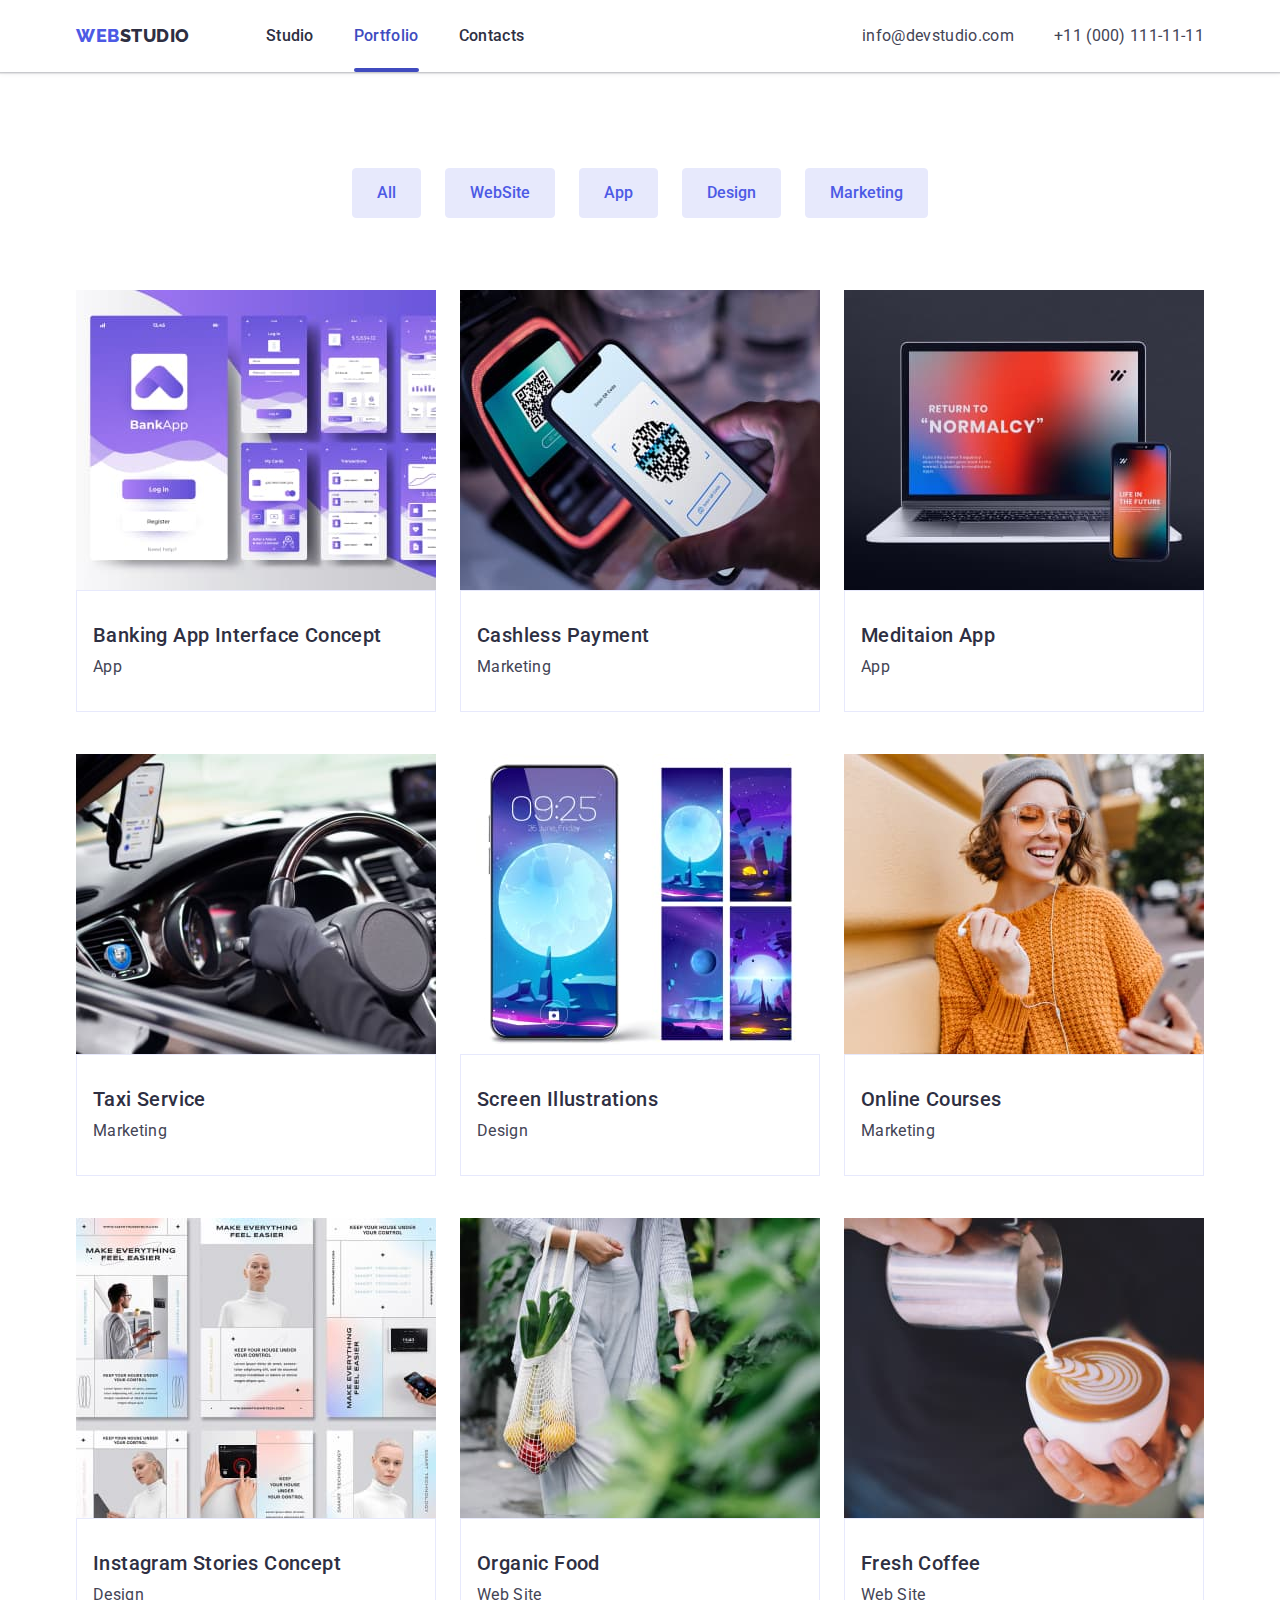
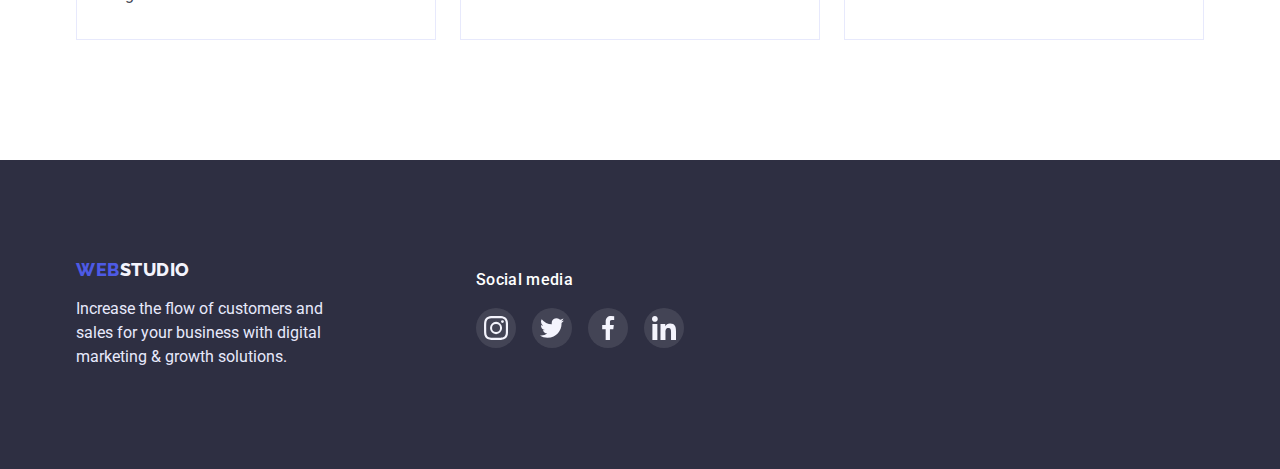
==== portfolio.html @ 77f6a0e4 "add hw5" ====
<!DOCTYPE html>
<html lang="en">
<head>
    <meta charset="UTF-8">
    <meta http-equiv="X-UA-Compatible" content="IE=edge">
    <meta name="viewport" content="width=device-width, initial-scale=1.0">
    <link rel="preconnect" href="https://fonts.googleapis.com"><link rel="preconnect" href="https://fonts.gstatic.com" crossorigin>
    <link href="https://fonts.googleapis.com/css2?family=Raleway:wght@800&family=Roboto:wght@400;500;700&display=swap" rel="stylesheet">
    <link rel="stylesheet" href="./css/modern-normolize.css">
    <link rel="stylesheet" href="./css/styles.css">
    <title>Portfolio</title>
</head>
<body>
    <header class="page-header">
        <div class="container header-container">
            <nav class="navigation">
            <a href="#" class="logo link"><span class="logo-web">web</span>studio</a>
        
            <ul class="navigation-list">
            <li><a href="./index.html" class="navigation-link link">Studio</a></li>
            <li><a href="#" class="navigation-link link current">Portfolio</a></li>
            <li><a href="./contacts.html" class="navigation-link link">Contacts</a></li>
            </ul>
            </nav>
        
            <div class="contact-wrap">
                <ul class="auth-contact">
                    <li><a href="mailto:info@devstudio.com" class="auth-contact link">info@devstudio.com</a></li>
                    <li><a href="tel:+11(000)111-11-11" class="auth-contact link">+11 (000) 111-11-11</a></li>
                </ul>
                </div>
        
        </div>
            </header>

    <main>
        <section class="portfolio-page">
            <div class="container">
        <h1 class="visually-hidden">This is a filters button</h1>
<div class="filter-wrap">
        <ul class="buttons-list">
            <li><button type="button" class="buttons-filter">All</button></li>
            <li><button type="button" class="buttons-filter">WebSite</button></li>
            <li><button type="button" class="buttons-filter">App</button></li>
            <li><button type="button" class="buttons-filter">Design</button></li>
            <li><button type="button" class="buttons-filter">Marketing</button></li>
        </ul>
        </div>
        <ul class="portfolio-list">
            <li class="portfolio-item">
                
            <div class="portfolio-overlay">
                <img class="portfolio-picture" src="images/imgPortfolio1.jpg" width="360" height="" alt="Banking App Interface Concept">
            <p class="overlay">14 Stylish and User-Friendly App Design Concepts · Task Manager App · Calorie Tracker App · Exotic Fruit Ecommerce App · Cloud Storage App</p>    
            </div>
        
            <div class="portfolio-wrap">
                <h2 class="portfolio-title title-name">Banking App Interface Concept</h2>
                <p class="portfolio-action text">App</p>
            </div>
            </li>

            <li class="portfolio-item">
                <div class="portfolio-overlay">
                    <img class="portfolio-picture" src="images/imgPortfolio2.jpg" width="360" height="" alt="Cashless Payment">
                <p class="overlay">14 Stylish and User-Friendly App Design Concepts · Task Manager App · Calorie Tracker App · Exotic Fruit Ecommerce App · Cloud Storage App</p>    
                </div>
                
            <div class="portfolio-wrap">
                <h2 class="portfolio-title title-name">Cashless Payment</h2>
                <p class="portfolio-action text">Marketing</p>
            </div>
            </li>

            <li class="portfolio-item">
                <div class="portfolio-overlay">
                    <img class="portfolio-picture" src="images/imgPortfolio3.jpg" width="360" height="" alt="Meditaion App">
                <p class="overlay">14 Stylish and User-Friendly App Design Concepts · Task Manager App · Calorie Tracker App · Exotic Fruit Ecommerce App · Cloud Storage App</p>    
                </div>
                
            <div class="portfolio-wrap">
                <h2 class="portfolio-title title-name">Meditaion App</h2>
                <p class="portfolio-action text">App</p
                </div>
            </li>

            <li class="portfolio-item">
                <div class="portfolio-overlay">
                    <img class="portfolio-picture" src="images/imgPortfolio4.jpg" width="360" height="" alt="Taxi Service">
                <p class="overlay">14 Stylish and User-Friendly App Design Concepts · Task Manager App · Calorie Tracker App · Exotic Fruit Ecommerce App · Cloud Storage App</p>    
                </div>
                
            <div class="portfolio-wrap">
                <h2 class="portfolio-title title-name">Taxi Service</h2>
                <p class="portfolio-action text">Marketing</p>
            </div>
            </li>

            <li class="portfolio-item">
                <div class="portfolio-overlay">
                    <img class="portfolio-picture" src="images/imgPortfolio5.jpg" width="360" height="" alt="Screen Illustrations">
                <p class="overlay">14 Stylish and User-Friendly App Design Concepts · Task Manager App · Calorie Tracker App · Exotic Fruit Ecommerce App · Cloud Storage App</p>    
                </div>
                
            <div class="portfolio-wrap">
                <h2 class="portfolio-title title-name">Screen Illustrations</h2>
                <p class="portfolio-action text">Design</p>
            </div>
            </li>

            <li class="portfolio-item">
                <div class="portfolio-overlay">
                    <img class="portfolio-picture" src="images/imgPortfolio6.jpg" width="360" height="" alt="Online Courses">
                <p class="overlay">14 Stylish and User-Friendly App Design Concepts · Task Manager App · Calorie Tracker App · Exotic Fruit Ecommerce App · Cloud Storage App</p>    
                </div>
                
            <div class="portfolio-wrap">
                <h2 class="portfolio-title title-name">Online Courses</h2>
                <p class="portfolio-action text">Marketing</p>
            </div>
            </li>

            <li class="portfolio-item">
                <div class="portfolio-overlay">
                    <img class="portfolio-picture" src="images/imgPortfolio7.jpg" width="360" height="" alt="Instagram Stories Concept">
                <p class="overlay">14 Stylish and User-Friendly App Design Concepts · Task Manager App · Calorie Tracker App · Exotic Fruit Ecommerce App · Cloud Storage App</p>    
                </div>
                
            <div class="portfolio-wrap">
                <h2 class="portfolio-title title-name">Instagram Stories Concept</h2>
                <p class="portfolio-action text">Design</p>
            </div>
            </li>

            <li class="portfolio-item">
                <div class="portfolio-overlay">
                    <img class="portfolio-picture" src="images/imgPortfolio8.jpg" width="360" height="" alt="Organic Food">
                <p class="overlay">14 Stylish and User-Friendly App Design Concepts · Task Manager App · Calorie Tracker App · Exotic Fruit Ecommerce App · Cloud Storage App</p>    
                </div>
                
            <div class="portfolio-wrap">
                <h2 class="portfolio-title title-name">Organic Food</h2>
                <p class="portfolio-action text">Web Site</p>
            </div>
            </li>

            <li class="portfolio-item">
                <div class="portfolio-overlay">
                    <img class="portfolio-picture" src="images/imgPortfolio9.jpg" width="360" height="" alt="Fresh Coffee">
                <p class="overlay">14 Stylish and User-Friendly App Design Concepts · Task Manager App · Calorie Tracker App · Exotic Fruit Ecommerce App · Cloud Storage App</p>    
                </div>
                
            <div class="portfolio-wrap">
                <h2 class="portfolio-title title-name">Fresh Coffee</h2>
                <p class="portfolio-action text">Web Site</p>
            </div>
            </li>
        </ul>
    </div>
        </div>
      </section>
    </main>

<footer class="footer">
        <div class="container footer-box">
            <div class="logotype">
        <a href="#" class="footer-logo logo link"><span class="footer-web">WEB</span>STUDIO</a>
        <p class="footer-text">Increase the flow of customers and sales for your business with digital marketing & growth solutions.</p>
    </div>
    <div class="social">
        <h3 class="media">Social media</h3>
    <ul class="media-list">
        <li class="media-item"><a href="#" class="media-link"><svg class="footer-icon" width="24" height="24"><use href="./images/icons.svg#icon-instagram"></use></svg></a>
        </li>   
        <li class="media-item"><a href="#" class="media-link"><svg class="footer-icon" width="24" height="24"><use href="./images/icons.svg#icon-twitter"></use></svg></a>
        </li> 
        <li class="media-item"><a href="#" class="media-link"><svg class="footer-icon" width="24" height="24"><use href="./images/icons.svg#icon-facebook"></use></svg></a>
        </li> 
        <li class="media-item"><a href="#" class="media-link"><svg class="footer-icon" width="24" height="24"><use href="./images/icons.svg#icon-linkedin"></use></svg></a>
        </li> 
       </ul>
</div>
</div>
    
</footer>

    
</body>
</html>
---- css/modern-normolize.css ----
/**
 * Minified by jsDelivr using clean-css v4.2.3.
 * Original file: /npm/modern-normalize@1.1.0/modern-normalize.css
 *
 * Do NOT use SRI with dynamically generated files! More information: https://www.jsdelivr.com/using-sri-with-dynamic-files
 */
/*! modern-normalize v1.1.0 | MIT License | https://github.com/sindresorhus/modern-normalize */
*,::after,::before{box-sizing:border-box}html{-moz-tab-size:4;tab-size:4}html{line-height:1.15;-webkit-text-size-adjust:100%}body{margin:0}body{font-family:system-ui,-apple-system,'Segoe UI',Roboto,Helvetica,Arial,sans-serif,'Apple Color Emoji','Segoe UI Emoji'}hr{height:0;color:inherit}abbr[title]{text-decoration:underline dotted}b,strong{font-weight:bolder}code,kbd,pre,samp{font-family:ui-monospace,SFMono-Regular,Consolas,'Liberation Mono',Menlo,monospace;font-size:1em}small{font-size:80%}sub,sup{font-size:75%;line-height:0;position:relative;vertical-align:baseline}sub{bottom:-.25em}sup{top:-.5em}table{text-indent:0;border-color:inherit}button,input,optgroup,select,textarea{font-family:inherit;font-size:100%;line-height:1.15;margin:0}button,select{text-transform:none}[type=button],[type=reset],[type=submit],button{-webkit-appearance:button}::-moz-focus-inner{border-style:none;padding:0}:-moz-focusring{outline:1px dotted ButtonText}:-moz-ui-invalid{box-shadow:none}legend{padding:0}progress{vertical-align:baseline}::-webkit-inner-spin-button,::-webkit-outer-spin-button{height:auto}[type=search]{-webkit-appearance:textfield;outline-offset:-2px}::-webkit-search-decoration{-webkit-appearance:none}::-webkit-file-upload-button{-webkit-appearance:button;font:inherit}summary{display:list-item}
/*# sourceMappingURL=/sm/b8ae781793ee4eb86edef3f2a2ac43a5575d063ed8cd287d7553f9f1b2776616.map */
  
  /**
   * Remove the gray background on active links in IE 10.
   */
  
  a {
    background-color: transparent;
  }
  
  /**
   * 1. Remove the bottom border in Chrome 57-
   * 2. Add the correct text decoration in Chrome, Edge, IE, Opera, and Safari.
   */
  
  abbr[title] {
    border-bottom: none; /* 1 */
    text-decoration: underline; /* 2 */
    text-decoration: underline dotted; /* 2 */
  }
  
  /**
   * Add the correct font weight in Chrome, Edge, and Safari.
   */
  
  b,
  strong {
    font-weight: bolder;
  }
  
  /**
   * 1. Correct the inheritance and scaling of font size in all browsers.
   * 2. Correct the odd `em` font sizing in all browsers.
   */
  
  code,
  kbd,
  samp {
    font-family: monospace, monospace; /* 1 */
    font-size: 1em; /* 2 */
  }
  
  /**
   * Add the correct font size in all browsers.
   */
  
  small {
    font-size: 80%;
  }
  
  /**
   * Prevent `sub` and `sup` elements from affecting the line height in
   * all browsers.
   */
  
  sub,
  sup {
    font-size: 75%;
    line-height: 0;
    position: relative;
    vertical-align: baseline;
  }
  
  sub {
    bottom: -0.25em;
  }
  
  sup {
    top: -0.5em;
  }
  
  /* Embedded content
     ========================================================================== */
  
  /**
   * Remove the border on images inside links in IE 10.
   */
  
  img {
    border-style: none;
  }
  
  /* Forms
     ========================================================================== */
  
  /**
   * 1. Change the font styles in all browsers.
   * 2. Remove the margin in Firefox and Safari.
   */
  
  button,
  input,
  optgroup,
  select,
  textarea {
    font-family: inherit; /* 1 */
    font-size: 100%; /* 1 */
    line-height: 1.15; /* 1 */
    margin: 0; /* 2 */
  }
  
  /**
   * Show the overflow in IE.
   * 1. Show the overflow in Edge.
   */
  
  button,
  input { /* 1 */
    overflow: visible;
  }
  
  /**
   * Remove the inheritance of text transform in Edge, Firefox, and IE.
   * 1. Remove the inheritance of text transform in Firefox.
   */
  
  button,
  select { /* 1 */
    text-transform: none;
  }
  
  /**
   * Correct the inability to style clickable types in iOS and Safari.
   */
  
  button,
  [type="button"],
  [type="reset"],
  [type="submit"] {
    -webkit-appearance: button;
  }
  
  /**
   * Remove the inner border and padding in Firefox.
   */
  
  button::-moz-focus-inner,
  [type="button"]::-moz-focus-inner,
  [type="reset"]::-moz-focus-inner,
  [type="submit"]::-moz-focus-inner {
    border-style: none;
    padding: 0;
  }
  
  /**
   * Restore the focus styles unset by the previous rule.
   */
  
  button:-moz-focusring,
  [type="button"]:-moz-focusring,
  [type="reset"]:-moz-focusring,
  [type="submit"]:-moz-focusring {
    outline: 1px dotted ButtonText;
  }
  
  /**
   * Correct the padding in Firefox.
   */
  
  fieldset {
    padding: 0.35em 0.75em 0.625em;
  }
  
  /**
   * 1. Correct the text wrapping in Edge and IE.
   * 2. Correct the color inheritance from `fieldset` elements in IE.
   * 3. Remove the padding so developers are not caught out when they zero out
   *    `fieldset` elements in all browsers.
   */
  
  legend {
    box-sizing: border-box; /* 1 */
    color: inherit; /* 2 */
    display: table; /* 1 */
    max-width: 100%; /* 1 */
    padding: 0; /* 3 */
    white-space: normal; /* 1 */
  }
  
  /**
   * Add the correct vertical alignment in Chrome, Firefox, and Opera.
   */
  
  progress {
    vertical-align: baseline;
  }
  
  /**
   * Remove the default vertical scrollbar in IE 10+.
   */
  
  textarea {
    overflow: auto;
  }
  
  /**
   * 1. Add the correct box sizing in IE 10.
   * 2. Remove the padding in IE 10.
   */
  
  [type="checkbox"],
  [type="radio"] {
    box-sizing: border-box; /* 1 */
    padding: 0; /* 2 */
  }
  
  /**
   * Correct the cursor style of increment and decrement buttons in Chrome.
   */
  
  [type="number"]::-webkit-inner-spin-button,
  [type="number"]::-webkit-outer-spin-button {
    height: auto;
  }
  
  /**
   * 1. Correct the odd appearance in Chrome and Safari.
   * 2. Correct the outline style in Safari.
   */
  
  [type="search"] {
    -webkit-appearance: textfield; /* 1 */
    outline-offset: -2px; /* 2 */
  }
  
  /**
   * Remove the inner padding in Chrome and Safari on macOS.
   */
  
  [type="search"]::-webkit-search-decoration {
    -webkit-appearance: none;
  }
  
  /**
   * 1. Correct the inability to style clickable types in iOS and Safari.
   * 2. Change font properties to `inherit` in Safari.
   */
  
  ::-webkit-file-upload-button {
    -webkit-appearance: button; /* 1 */
    font: inherit; /* 2 */
  }
  
  /* Interactive
     ========================================================================== */
  
  /*
   * Add the correct display in Edge, IE 10+, and Firefox.
   */
  
  details {
    display: block;
  }
  
  /*
   * Add the correct display in all browsers.
   */
  
  summary {
    display: list-item;
  }
  
  /* Misc
     ========================================================================== */
  
  /**
   * Add the correct display in IE 10+.
   */
  
  template {
    display: none;
  }
  
  /**
   * Add the correct display in IE 10.
   */
  
  [hidden] {
    display: none;
  }
---- css/styles.css ----
:root {
    --primary-title-color: #2E2F42;
    --second-title-color: #FFFFFF;
    --accent-color: #4D5AE5;
    --primary-background-color: #F4F4FD;
    --primary-btn-color: #E7E9FC;
    --ocean-color: #404BBF;
}

body {
    font-family: 'Roboto', sans-serif;
    font-style: normal;
    color: #434455;
    }

.visually-hidden {
    position: absolute;
    width: 1px;
    height: 1px;
    margin: -1px;
    border: 0;
    padding: 0;
    
    white-space: nowrap;
    clip-path: inset(100%);
    clip: rect(0 0 0 0);
    overflow: hidden;
    outline: 0;
    outline-offset: 0;
  }
ul {
    list-style: none;
    padding: 0;
    margin: 0;
}
h1, h2, h3 {
    padding: 0;
    margin: 0;
}
p {
    padding: 0;
    margin: 0;
}

.link {
    text-decoration: none;
}
.container {
    width: 1158px;
    padding-left: 15px;
    padding-right: 15px;
    margin: 0 auto;
    /* outline: 1px solid tomato; */
}

/*--HEADER--*/
.page-header {
box-shadow: 0px 2px 1px rgba(46, 47, 66, 0.08), 0px 1px 1px rgba(46, 47, 66, 0.16), 0px 1px 6px rgba(46, 47, 66, 0.08);
}
.logo, .logo-web,  .footer-web {
    display: flex;
    align-items: center;
    
    font-family: 'Raleway', sans-serif;
    font-weight: 800;
    font-size: 18px;
    line-height: 1.33;
    letter-spacing: 0.03em;
    text-transform: uppercase;
    }
     
 .logo {
    color: #2E2F42;
    margin-right: 76px;
 }
 
 .logo-web, .footer-web{
    color: var(--accent-color)
 }

 /*--NAVIGATION--*/
 .navigation {
    display: flex;
    align-items: center;
    margin-right: auto;
   }
.navigation-list {
display: flex;
gap: 40px;
}

.navigation-link {
position: relative;
display: block;
padding-top: 24px;
padding-bottom: 24px;

color: var(--primary-title-color);
font-weight: 500;
font-size: 16px;
line-height: 1.5;
letter-spacing: 0.02em;
}

.navigation-link:hover, .auth-contact:hover,
.navigation-link:focus, .auth-contact:focus {
color: var(--ocean-color);
transition: 250ms cubic-bezier(0.4, 0, 0.2, 1);
}
.navigation-link.current {
color: var(--ocean-color);
}
.navigation-link.current::after {
position: absolute;
left: 0;
bottom: 0;
content: "";
display: block;

background: var(--ocean-color);
border-radius: 2px;
width: 100%;
height: 4px;
}

.header-container {
    display: flex;
    align-items: center;
}

/*--AUTORIZATION--*/

.auth-contact {
display: flex;
gap: 40px;

color: #434455;

font-size: 16px;
line-height: 1.5;
letter-spacing: 0.02em;
}

.contact-wrap {
    display: flex;
}

/* --MAIN-- */

.hero {
background: #2E2F42;

padding-top: 192px;
padding-bottom: 192px;
text-align: center;


background-image: linear-gradient(rgba(46, 47, 66, 0.7), rgba(46, 47, 66, 0.7)),
url(../images/people-office.jpg);
width: 1440px;
height: 600px;
margin-right: auto;
margin-left: auto;
background-size: cover;
background-position: center;
background-repeat: no-repeat;
}

.hero-title {
color: var(--second-title-color);

font-weight: 700;
font-size: 56px;
line-height: 1.07;
text-align: center;
letter-spacing: 0.02em;
}
.backdrop {
    position: fixed;
    top: 0;
    left: 0;
    width: 100%;
    height: 100%;
    background: rgba(46, 47, 66, 0.4);
    transition: opacity 300ms linear, visibility 300ms linear;
}

.backdrop.is-hidden {
    visibility: hidden;
    opacity: 0;
    pointer-events: none;
}

.modal {
position: absolute;
top: 50%;
left: 50%;
transform: translate(-50%, -50%) scale(1) rotate(0);

transition: 250ms cubic-bezier(0.4, 0, 0.2, 1);

width: 408px;
min-height: 576px;

background: #FCFCFC;
box-shadow: 0px 1px 1px rgba(0, 0, 0, 0.14), 0px 1px 3px rgba(0, 0, 0, 0.12), 0px 2px 1px rgba(0, 0, 0, 0.2);
border-radius: 4px;
}
.backdrop.is-hidden .modal {
    transform: translate(-50%, -50%) scale(0) rotate(130deg);
   }

.button-close {
position: absolute;
top: 32px;
right: 25px;
  
  display: block;
  width: 24px;
  height: 24px;
  padding: 0;
  border: 0;
  border-radius: 50%;
}

.close-link {
    display: flex;
    justify-content: center;
    align-items: center;
    
    background-color: var(--primary-btn-color); 
    
    width: 24px;
    height: 24px; 
    border-radius: 50%; 
    transition: 250ms cubic-bezier(0.4, 0, 0.2, 1);
    }
    
    .close-link:hover,
    .close-link:focus {
    fill: #FFFFFF;   
    background: var(--ocean-color);

    }
       
.hero-button {
font-family: inherit;
font-weight: 500;
font-size: 16px;
line-height: 1.18;

letter-spacing: 0.04em;color: #FFFFFF;
background: var(--accent-color);

padding: 16px 32px;
margin-top: 48px;
border-radius: 4px;
cursor: pointer;
transition: 250ms cubic-bezier(0.4, 0, 0.2, 1);
}

.hero-button:hover, 
.hero-button:focus {
background: var(--ocean-color);
box-shadow: 0px 4px 4px rgba(0, 0, 0, 0.15);
}

/* --FEATURES-- */

.features {
padding-top: 120px;
padding-bottom: 120px;
}
.features-list {
display: flex;
gap : 24px;
}
.features-wrap {
display: flex;
justify-content: center;
align-items: center;

width: 264px;
height: 112px;
background: #F4F4FD;
border-radius: 4px;
margin-bottom: 8px;
}

.features-items {
width: calc((100% - 72px) / 4);   
}

.features-text {
margin-top: 8px;
}

.title-name {
color: var(--primary-title-color);

font-weight: 500;
font-size: 20px;
line-height: 1.2;
letter-spacing: 0.02em;
}

.text {
font-size: 16px;
line-height: 1.5;
letter-spacing: 0.02em;
}
    
.title {
color: var(--primary-title-color);

font-weight: 700;
font-size: 36px;
line-height: 1.11;
letter-spacing: 0.02em;
text-align: center;
}

.works-list  {
display: flex;
column-gap : 24px;
padding-top: 72px;
padding-bottom: 120px;
}

.works-item {
background-blend-mode: soft-light, normal;
width: calc((100% - 48px) / 3);
}

.team {
background-color: var(--primary-background-color);

padding-top: 120px;
padding-bottom: 120px;
}

.team-list {
display: flex;
column-gap : 24px;
padding-top: 72px;
}

.team-item {
background: #FFFFFF;
box-shadow: 0px 1px 6px rgba(46, 47, 66, 0.08), 0px 1px 1px rgba(46, 47, 66, 0.16), 0px 2px 1px rgba(46, 47, 66, 0.08);
border-radius: 0px 0px 4px 4px;
width: calc((100% - 72px) / 4);
}

.social {
display: flex;

margin-top: 8px;
padding-left: 16px;
}
.social-list {
display: flex;
gap: 24px;
}

.social-link {
display: flex;
justify-content: center;
align-items: center;

background-color: var(--accent-color); 

width: 40px;
height: 40px; 
border-radius: 50%; 
transition: 250ms cubic-bezier(0.4, 0, 0.2, 1);
}

.social-link:hover,
.social-link:focus {
    background: var(--ocean-color);
   }
.team-wrap {
    padding: 32px 0px;
    text-align: center;
   }

.team-photo {
    display: block;
}

.team-text {
margin-top: 8px; 
}

.customers-wrap {
display: block;
padding-top: 130px;
padding-bottom: 120px;
}

.customers-title {
text-transform: capitalize;
}

.customers-list {
display: flex;
gap: 24px; 
margin-top: 72px;
}

.customers-link {
display: flex;
justify-content: center;
align-items: center;

fill: #8E8F99;
width: 168px;
height: 88px;
border: 1px solid #8E8F99;
border-radius: 4px;
transition: 250ms cubic-bezier(0.4, 0, 0.2, 1);
}

.customers-link:hover,
.customers-link:focus {
fill: var(--ocean-color);
border-color: var(--ocean-color);

    }

/* --PORTFOLIO BUTTONS-- */
.portfolio-page {
    padding-top: 96px;
    padding-bottom: 120px;
}

.buttons-list {
    display: flex;
    flex-direction: row;
    justify-content: center;
    align-items: center;
    gap: 24px;
}

.buttons-filter:hover, 
.buttons-filter:focus {
background: var(--accent-color);
color: #FFFFFF;
box-shadow: 0px 3px 1px rgba(0, 0, 0, 0.1), 0px 2px 1px rgba(0, 0, 0, 0.08), 0px 2px 2px rgba(0, 0, 0, 0.12);

}

.buttons-filter {
background: var(--primary-btn-color);
color: var(--accent-color);

font-family: inherit;
font-weight: 500;
font-size: 16px;
line-height: 1.5;

border: 1px solid #E7E9FC;
padding: 12px 24px;
border-radius: 4px;
cursor: pointer;
transition: 250ms cubic-bezier(0.4, 0, 0.2, 1);
}

/* --PORTFOLIO WORKS */

.portfolio-list {
display: flex;
flex-wrap: wrap; 
row-gap: 42px;
column-gap : 24px;
padding-top: 72px;
}
.portfolio-overlay {
 position: relative; 
 overflow: hidden;
 }
.overlay {
position: absolute;
top: 0;
width: 100%;
height: 100%;

font-size: 16px;
line-height: 1.5;
letter-spacing: 0.02em;
color: #F4F4FD;
padding-top: 40px;
padding-left: 32px;
padding-bottom: 40px;
padding-right: 32px;
overflow: auto;

background: #4D5AE5;
background-blend-mode: soft-light;
mix-blend-mode: normal;
transform: translateY(100%);
transition: 250ms cubic-bezier(0.4, 0, 0.2, 1);
}
.portfolio-item:hover .overlay,
.portfolio-item:focus .overlay {
transform: translate(0);
}

.portfolio-item:hover,
.portfolio-item:focus {
box-shadow: 0px 1px 6px rgba(46, 47, 66, 0.08), 0px 1px 1px rgba(46, 47, 66, 0.16), 0px 2px 1px rgba(46, 47, 66, 0.08);
}

.portfolio-wrap {
background: #FFFFFF;
border: 1px solid #E7E9FC;
padding: 32px 16px;
}

.portfolio-item {
width: calc((100% - 48px) / 3);  
transition: 250ms cubic-bezier(0.4, 0, 0.2, 1);
}
.portfolio-picture {
display: block;
}
.portfolio-action {
margin-top: 8px;
}



/* --FOOTER-- */
.footer {
    background: #2E2F42;
    padding-top: 100px;
    padding-bottom: 100px;
}
    .footer-web {
       line-height: 1.16;
    }
    .footer-logo {
    line-height: 1.16;
    color: #F4F4FD;
    }
    .footer-text {
    color: #E7E9FC;
    margin-top: 16px;
    line-height: 1.5;
    width: 264px;
    height: 72px;
}
.footer-box {
    display: flex;
    justify-content: start;
    gap: 120px;
}
    
.social {
display: flex;
flex-direction: column;
}

.media {
font-weight: 500;
font-size: 16px;
line-height: 1.5;
letter-spacing: 0.02em;
color: #FFFFFF;
margin-bottom: 16px;
    }
.media-list {
display: flex;
gap: 16px;
  }

 .media-link {
display: flex;
justify-content: center;
align-items: center;

background: rgba(255, 255, 255, 0.1);
width: 40px;
height: 40px;
border-radius: 50%;
transition: 250ms cubic-bezier(0.4, 0, 0.2, 1);
    }
   
    .media-link:hover,
    .media-link:focus {
        background: #31D0AA;
        
    }
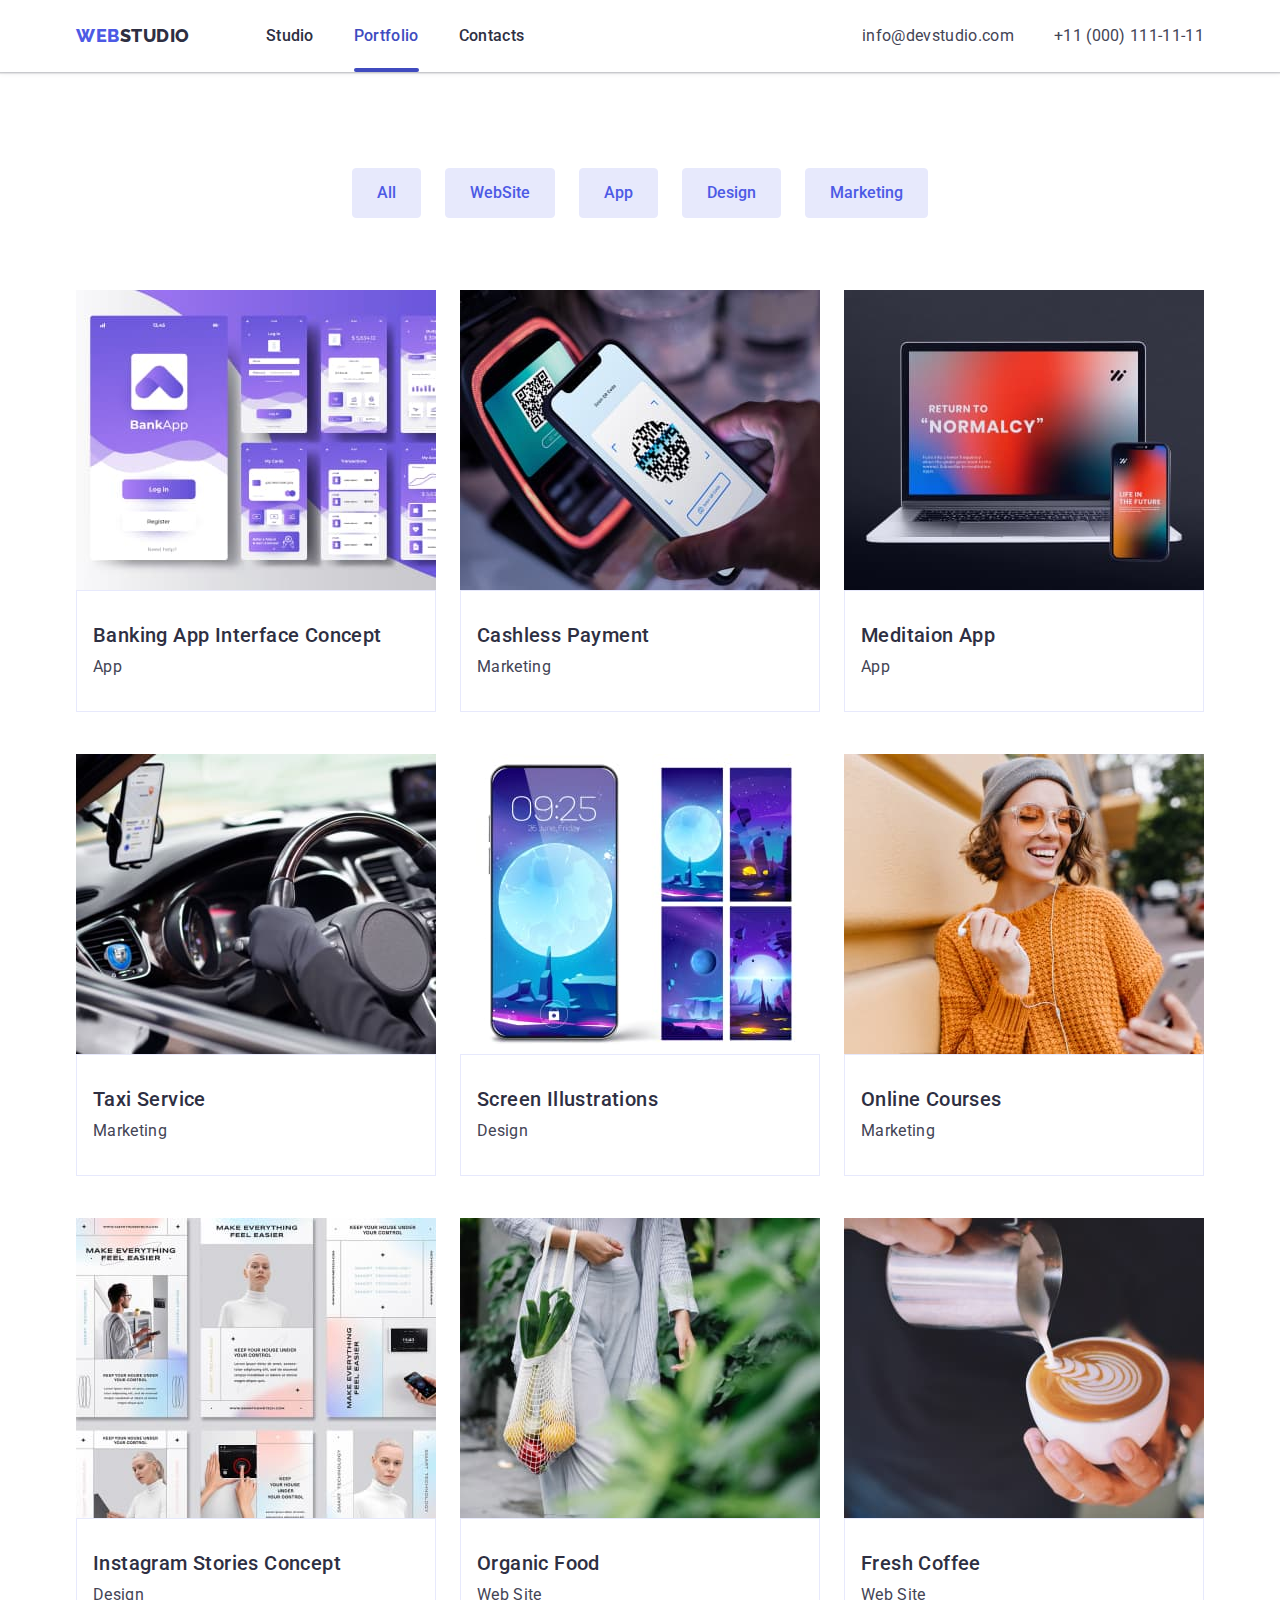
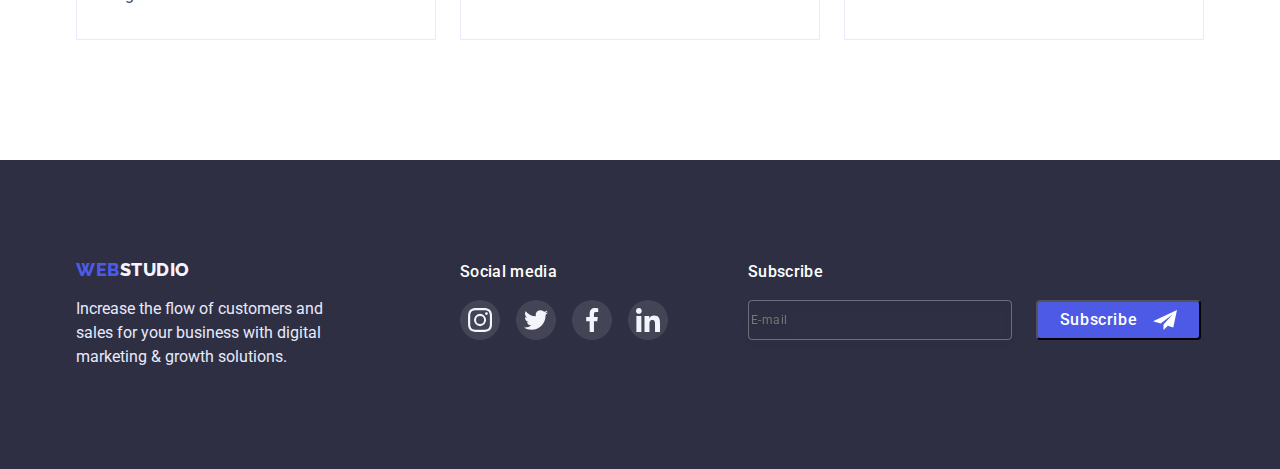
==== commit aca8c276: "hw-06" ====
--- a/portfolio.html
+++ b/portfolio.html
@@ -164,22 +164,32 @@
 <footer class="footer">
         <div class="container footer-box">
             <div class="logotype">
-        <a href="#" class="footer-logo logo link"><span class="footer-web">WEB</span>STUDIO</a>
-        <p class="footer-text">Increase the flow of customers and sales for your business with digital marketing & growth solutions.</p>
-    </div>
-    <div class="social">
-        <h3 class="media">Social media</h3>
-    <ul class="media-list">
-        <li class="media-item"><a href="#" class="media-link"><svg class="footer-icon" width="24" height="24"><use href="./images/icons.svg#icon-instagram"></use></svg></a>
-        </li>   
-        <li class="media-item"><a href="#" class="media-link"><svg class="footer-icon" width="24" height="24"><use href="./images/icons.svg#icon-twitter"></use></svg></a>
-        </li> 
-        <li class="media-item"><a href="#" class="media-link"><svg class="footer-icon" width="24" height="24"><use href="./images/icons.svg#icon-facebook"></use></svg></a>
-        </li> 
-        <li class="media-item"><a href="#" class="media-link"><svg class="footer-icon" width="24" height="24"><use href="./images/icons.svg#icon-linkedin"></use></svg></a>
-        </li> 
-       </ul>
+                <a href="#" class="footer-logo logo link"><span class="footer-web">WEB</span>STUDIO</a>
+                <p class="footer-text">Increase the flow of customers and sales for your business with digital marketing & growth solutions.</p>
+            </div>
+            <div class="social-footer">
+                <h3 class="media">Social media</h3>
+            <ul class="media-list">
+                <li class="media-item"><a href="#" class="media-link"><svg class="footer-icon" width="24" height="24"><use href="./images/icons.svg#icon-instagram"></use></svg></a>
+                </li>   
+                <li class="media-item"><a href="#" class="media-link"><svg class="footer-icon" width="24" height="24"><use href="./images/icons.svg#icon-twitter"></use></svg></a>
+                </li> 
+                <li class="media-item"><a href="#" class="media-link"><svg class="footer-icon" width="24" height="24"><use href="./images/icons.svg#icon-facebook"></use></svg></a>
+                </li> 
+                <li class="media-item"><a href="#" class="media-link"><svg class="footer-icon" width="24" height="24"><use href="./images/icons.svg#icon-linkedin"></use></svg></a>
+                </li> 
+               </ul>
+            </div>
+            <div class="subscribe">
+                <p class="subscribe-text">Subscribe</p>
+            <form class="footer-form">
+                <input type="email" class="footer-input" placeholder="E-mail">
+                <button type="submit" class="subscribe-button">Subscribe
+                <svg class="Subscribe-icon" width="24" height="20"><use href="./images/icons.svg#icon-Frame-3"></use></svg>
+                </button>
+            </form>
 </div>
+
 </div>
     
 </footer>
--- a/css/styles.css
+++ b/css/styles.css
@@ -50,8 +50,7 @@
     padding-left: 15px;
     padding-right: 15px;
     margin: 0 auto;
-    /* outline: 1px solid tomato; */
-}
+ }
 
 /*--HEADER--*/
 .page-header {
@@ -100,12 +99,12 @@
 font-size: 16px;
 line-height: 1.5;
 letter-spacing: 0.02em;
+transition: 250ms cubic-bezier(0.4, 0, 0.2, 1);
 }
 
 .navigation-link:hover, .auth-contact:hover,
 .navigation-link:focus, .auth-contact:focus {
 color: var(--ocean-color);
-transition: 250ms cubic-bezier(0.4, 0, 0.2, 1);
 }
 .navigation-link.current {
 color: var(--ocean-color);
@@ -153,7 +152,6 @@
 padding-top: 192px;
 padding-bottom: 192px;
 text-align: center;
-
 
 background-image: linear-gradient(rgba(46, 47, 66, 0.7), rgba(46, 47, 66, 0.7)),
 url(../images/people-office.jpg);
@@ -201,11 +199,16 @@
 
 width: 408px;
 min-height: 576px;
+padding-top: 72px;
+padding-left: 24px;
+padding-bottom: 24px;
+padding-right: 24px;
 
 background: #FCFCFC;
 box-shadow: 0px 1px 1px rgba(0, 0, 0, 0.14), 0px 1px 3px rgba(0, 0, 0, 0.12), 0px 2px 1px rgba(0, 0, 0, 0.2);
 border-radius: 4px;
 }
+
 .backdrop.is-hidden .modal {
     transform: translate(-50%, -50%) scale(0) rotate(130deg);
    }
@@ -215,12 +218,12 @@
 top: 32px;
 right: 25px;
   
-  display: block;
-  width: 24px;
-  height: 24px;
-  padding: 0;
-  border: 0;
-  border-radius: 50%;
+display: block;
+width: 24px;
+height: 24px;
+padding: 0;
+border: 0;
+border-radius: 50%;
 }
 
 .close-link {
@@ -240,16 +243,162 @@
     .close-link:focus {
     fill: #FFFFFF;   
     background: var(--ocean-color);
-
-    }
-       
+    }
+
+    .modal-text {
+font-weight: 500;
+font-size: 16px;
+line-height: 1.5;
+text-align: center;
+letter-spacing: 0.02em;
+color: #2E2F42;
+margin-bottom: 14px;
+    }
+    .form {
+display: flex;
+flex-direction: column;
+text-align: start;
+    }
+    .form-label {
+margin-bottom: 8px;
+    }
+    
+    .label-text {
+display: block;
+font-size: 12px;
+line-height: 1.2;
+letter-spacing: 0.01em;
+margin-bottom: 4px;
+color: #8E8F99;
+    }
+    .form-input {
+font-size: 12px;
+width: 100%; 
+height: 40px;
+padding-left: 38px;
+color: #434455;
+transition: 250ms cubic-bezier(0.4, 0, 0.2, 1);
+
+border: 1px solid rgba(33, 33, 33, 0.2);
+border-radius: 4px;
+    }
+    .modal-input-wrap {
+display: block;
+position: relative;
+    } 
+    .subscribe-icon {
+position: absolute;
+top: 50%;
+left: 19px;
+transform: translate(0,-50%);
+    }
+    .form-textarea {
+resize: none;
+width: 100%;
+height: 120px;
+padding-left: 16px;
+padding-right: 16px;
+ 
+font-size: 12px;
+line-height: 1.33;
+letter-spacing: 0.04em;
+border: 1px solid rgba(33, 33, 33, 0.2);
+border-radius: 4px;
+transition: 250ms cubic-bezier(0.4, 0, 0.2, 1);
+    }
+   
+    .form-input:focus {
+border: 1px solid #4D5AE5;
+border-radius: 4px;
+outline: transparent;
+    }
+    .form-textarea:focus {
+border: 1px solid #4D5AE5;
+border-radius: 4px;
+outline: transparent;
+    }
+    .form-input:focus + .subscribe-icon {
+fill: #4D5AE5;
+    }
+    .form-textarea::placeholder {
+       color: rgba(117, 117, 117, 0.5); 
+       font-size: 12px;
+    }
+   
+    .check-input {
+        -moz-appearance: none;
+        -webkit-appearance: none;
+        appearance: none;
+    }
+    .check-label {
+        display: flex;
+        align-items: center;
+        gap: 8px;
+        margin-top: 16px;
+        margin-bottom: 24px;
+    }
+    .check-label::before {
+       content:'';
+       display: block;
+       width: 16px;
+       height: 16px;
+
+        border: 1.25px solid #2E2F42;
+        border-radius: 2px;
+        cursor: pointer;
+    }
+    .check-input:checked + .check-label::before {
+        background: #404BBF;
+        border: transparent;
+        background-image: url(../images/Vector.svg);
+        background-repeat: no-repeat;
+        background-position: 50% 50%;
+    }
+    .accept {
+        font-size: 12px;
+        line-height: 1.33;
+        letter-spacing: 0.04em;
+
+        color: #757575;
+    }
+    .policy {
+        color: #4D5AE5;
+    }
+    .modal-send {
+        align-self: center;
+        padding: 16px 32px;
+        margin-bottom: 24px;
+        gap: 10px;
+        width: 169px;
+        height: 56px;
+        left: 635px;
+        top: 584px;
+        
+        background: var(--accent-color);
+        border-radius: 4px;
+        
+        font-weight: 500;
+        font-size: 16px;
+        line-height: 1.5;
+        letter-spacing: 0.04em;
+        color: #FFFFFF;
+        cursor: pointer;
+        transition: 250ms cubic-bezier(0.4, 0, 0.2, 1);
+    }
+    .modal-send:hover, 
+    .modal-send:focus {
+    background: var(--ocean-color);
+    box-shadow: 0px 4px 4px rgba(0, 0, 0, 0.15);
+    }
+
 .hero-button {
 font-family: inherit;
 font-weight: 500;
 font-size: 16px;
 line-height: 1.18;
 
-letter-spacing: 0.04em;color: #FFFFFF;
+letter-spacing: 0.04em;
+color: #FFFFFF;
 background: var(--accent-color);
 
 padding: 16px 32px;
@@ -260,7 +409,7 @@
 }
 
 .hero-button:hover, 
-.hero-button:focus {
+.hero-button.modal-send:focus {
 background: var(--ocean-color);
 box-shadow: 0px 4px 4px rgba(0, 0, 0, 0.15);
 }
@@ -333,65 +482,65 @@
 }
 
 .team {
-background-color: var(--primary-background-color);
-
-padding-top: 120px;
-padding-bottom: 120px;
-}
-
-.team-list {
-display: flex;
-column-gap : 24px;
-padding-top: 72px;
-}
-
-.team-item {
-background: #FFFFFF;
-box-shadow: 0px 1px 6px rgba(46, 47, 66, 0.08), 0px 1px 1px rgba(46, 47, 66, 0.16), 0px 2px 1px rgba(46, 47, 66, 0.08);
-border-radius: 0px 0px 4px 4px;
-width: calc((100% - 72px) / 4);
-}
-
-.social {
-display: flex;
-
-margin-top: 8px;
-padding-left: 16px;
-}
-.social-list {
-display: flex;
-gap: 24px;
-}
-
-.social-link {
-display: flex;
-justify-content: center;
-align-items: center;
-
-background-color: var(--accent-color); 
-
-width: 40px;
-height: 40px; 
-border-radius: 50%; 
-transition: 250ms cubic-bezier(0.4, 0, 0.2, 1);
-}
-
-.social-link:hover,
-.social-link:focus {
-    background: var(--ocean-color);
-   }
-.team-wrap {
-    padding: 32px 0px;
-    text-align: center;
-   }
-
-.team-photo {
-    display: block;
-}
-
-.team-text {
-margin-top: 8px; 
-}
+    background-color: var(--primary-background-color);
+    
+    padding-top: 120px;
+    padding-bottom: 120px;
+    }
+    
+    .team-list {
+    display: flex;
+    column-gap : 24px;
+    padding-top: 72px;
+    }
+    
+    .team-item {
+    background: #FFFFFF;
+    box-shadow: 0px 1px 6px rgba(46, 47, 66, 0.08), 0px 1px 1px rgba(46, 47, 66, 0.16), 0px 2px 1px rgba(46, 47, 66, 0.08);
+    border-radius: 0px 0px 4px 4px;
+    width: calc((100% - 72px) / 4);
+    }
+    
+    .social {
+    display: flex;
+    
+    margin-top: 8px;
+    padding-left: 16px;
+    }
+    .social-list {
+    display: flex;
+    gap: 24px;
+    }
+    
+    .social-link {
+    display: flex;
+    justify-content: center;
+    align-items: center;
+    
+    background-color: var(--accent-color); 
+    
+    width: 40px;
+    height: 40px; 
+    border-radius: 50%; 
+    transition: 250ms cubic-bezier(0.4, 0, 0.2, 1);
+    }
+    
+    .social-link:hover,
+    .social-link:focus {
+        background: var(--ocean-color);
+       }
+    .team-wrap {
+        padding: 32px 0px;
+        text-align: center;
+       }
+    
+    .team-photo {
+        display: block;
+    }
+    
+    .team-text {
+    margin-top: 8px; 
+    }
 
 .customers-wrap {
 display: block;
@@ -426,7 +575,6 @@
 .customers-link:focus {
 fill: var(--ocean-color);
 border-color: var(--ocean-color);
-
     }
 
 /* --PORTFOLIO BUTTONS-- */
@@ -447,8 +595,8 @@
 .buttons-filter:focus {
 background: var(--accent-color);
 color: #FFFFFF;
-box-shadow: 0px 3px 1px rgba(0, 0, 0, 0.1), 0px 2px 1px rgba(0, 0, 0, 0.08), 0px 2px 2px rgba(0, 0, 0, 0.12);
-
+box-shadow: 0px 3px 1px rgba(0, 0, 0, 0.1), 0px 2px 1px 
+rgba(0, 0, 0, 0.08), 0px 2px 2px rgba(0, 0, 0, 0.12);
 }
 
 .buttons-filter {
@@ -509,7 +657,8 @@
 
 .portfolio-item:hover,
 .portfolio-item:focus {
-box-shadow: 0px 1px 6px rgba(46, 47, 66, 0.08), 0px 1px 1px rgba(46, 47, 66, 0.16), 0px 2px 1px rgba(46, 47, 66, 0.08);
+box-shadow: 0px 1px 6px rgba(46, 47, 66, 0.08), 0px 1px 1px 
+rgba(46, 47, 66, 0.16), 0px 2px 1px rgba(46, 47, 66, 0.08);
 }
 
 .portfolio-wrap {
@@ -528,7 +677,6 @@
 .portfolio-action {
 margin-top: 8px;
 }
-
 
 
 /* --FOOTER-- */
@@ -554,12 +702,14 @@
 .footer-box {
     display: flex;
     justify-content: start;
-    gap: 120px;
-}
-    
-.social {
+}
+    
+.social-footer {
 display: flex;
 flex-direction: column;
+margin-top: 0;
+margin-left: 120px;
+margin-right: 80px;
 }
 
 .media {
@@ -590,17 +740,80 @@
     .media-link:hover,
     .media-link:focus {
         background: #31D0AA;
-        
-    }
-
-
-
-
-
-
-
-
-
-
-
-
+    }
+
+    
+    .subscribe-text {
+font-style: normal;
+font-weight: 500;
+font-size: 16px;
+line-height: 1.5;
+letter-spacing: 0.02em;
+
+color: #FFFFFF;
+margin-bottom: 16px;
+    }
+.footer-form {
+    display: flex;
+    flex-direction: row;
+    gap: 24px;
+    justify-content: center;
+        align-items: center;
+}
+    .footer-input {
+ display: flex;
+align-items: center;
+letter-spacing: 0.04em;            
+
+font-size: 12px;
+line-height: 2.0;
+Width: 264px;
+Height: 40px;
+
+border: 1px solid rgba(255, 255, 255, 0.3);
+filter: drop-shadow(0px 4px 4px rgba(0, 0, 0, 0.15));
+border-radius: 4px;
+
+background-color: transparent;
+color: rgba(255, 255, 255, 0.6);
+    }
+    .subscribe-button {
+    display: flex;
+
+   justify-content: center;
+   align-items: center;
+   width: 165px;
+   height: 40px;
+       
+font-size: 16px;
+line-height: 24px;
+font-weight: 500;
+font-size: 16px;
+line-height: 1.5;
+letter-spacing: 0.04em;
+color: #FFFFFF;
+        background: #4D5AE5;
+border-radius: 4px;
+transition: 250ms cubic-bezier(0.4, 0, 0.2, 1);
+    }
+    .Subscribe-icon {
+width: 24px;
+height: 24px;
+margin-left: 16px;
+ }
+
+    .subscribe-button:hover, 
+    .subscribe-button:focus {
+    background: var(--ocean-color);
+    box-shadow: 0px 4px 4px rgba(0, 0, 0, 0.15);
+    }
+
+
+
+
+
+
+
+
+
+
